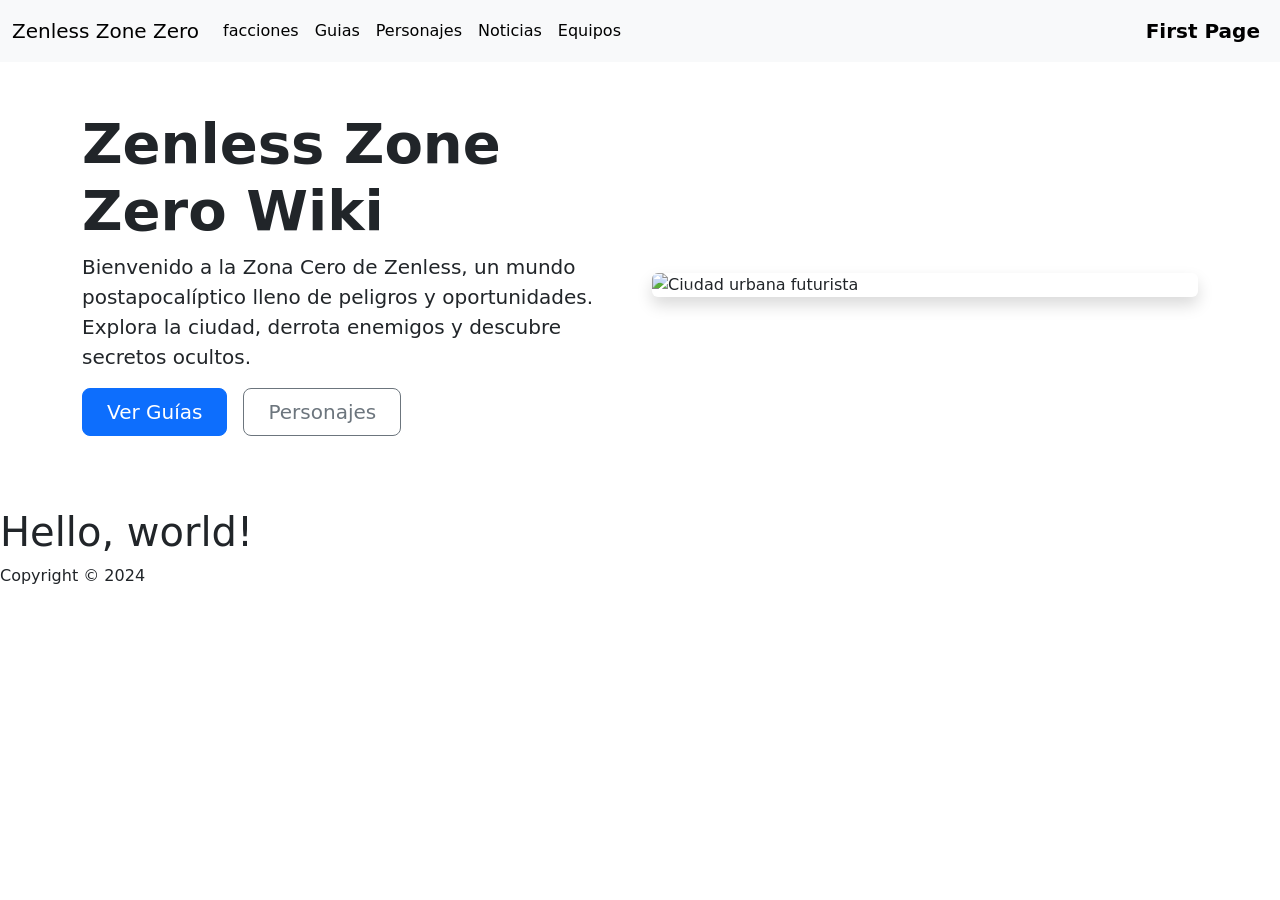
==== ParteDeTemaDePreferencia.html @ 84c93678 "subiendo" ====
<!doctype html>
<html lang="en">
  <head>
    <meta charset="utf-8">
    <meta name="viewport" content="width=device-width, initial-scale=1">
    <title>Bootstrap demo</title>
    <link href="index.html" rel="stylesheet">
    <link href="https://cdn.jsdelivr.net/npm/bootstrap@5.3.8/dist/css/bootstrap.min.css" rel="stylesheet" integrity="sha384-sRIl4kxILFvY47J16cr9ZwB07vP4J8+LH7qKQnuqkuIAvNWLzeN8tE5YBujZqJLB" crossorigin="anonymous">
    <link href="facciones.html" rel="stylesheet">
    <link href="Guias.html" rel="stylesheet">
    <link href="personajes.html" rel="stylesheet">
    <link href="noticias.html" rel="stylesheet">
</head>
  <body>
    <div class="Cabecera">
        <header>
                <div class="Navbar">
        <nav class="navbar navbar-expand-lg bg-body-tertiary">
            <div class="container-fluid">
                <a class="navbar-brand" href="#">Zenless Zone Zero</a>
                <button class="navbar-toggler" type="button" data-bs-toggle="collapse" data-bs-target="#navbarNavAltMarkup" aria-controls="navbarNavAltMarkup" aria-expanded="false" aria-label="Toggle navigation">
            <span class="navbar-toggler-icon"></span>
            </button>
            <div class="collapse navbar-collapse" id="navbarNavAltMarkup">
            <div class="navbar-nav">
            <a class="nav-link active" aria-current="page" href="facciones.html">facciones</a>
            <a class="nav-link active" aria-current="page" href="Guias.html">Guias</a>
            <a class="nav-link active" aria-current="page" href="personajes.html">Personajes</a>
            <a class="nav-link active" aria-current="page" href="noticias.html">Noticias</a>
            <a class="nav-link active" aria-current="page" href="equipos.html">Equipos</a>
      </div>
      <div class="navbar-nav ms-auto">
            <a class="nav-link active fs-5 fw-bold ms-3" aria-current="page" href="index.html">First Page</a>
      </div>
    </div>
  </div>
    </nav>
    </div>
        </header>
    </div>
    <section class="hero-section py-5">
        <div class="container">
            <div class="row align-items-center">
                <!-- Columna de Texto -->
                <div class="col-lg-6">
                    <h1 class="display-4 fw-bold">Zenless Zone Zero Wiki</h1>
                    <p class="lead">Bienvenido a la Zona Cero de Zenless, un mundo postapocalíptico lleno de peligros y oportunidades. Explora la ciudad, derrota enemigos y descubre secretos ocultos.</p>
                    <div class="d-grid gap-2 d-md-flex justify-content-md-start mb-4">
                        <a href="Guias.html" class="btn btn-primary btn-lg px-4 me-md-2">Ver Guías</a>
                        <a href="personajes.html" class="btn btn-outline-secondary btn-lg px-4">Personajes</a>
                    </div>
                </div>
                <!-- Columna del Carrusel -->
                <div class="col-lg-6">
                    <div id="carouselExample" class="carousel slide shadow rounded overflow-hidden" data-bs-ride="carousel">
                        <div class="carousel-inner">
                            <div class="carousel-item active">
                                <img src="https://images.unsplash.com/photo-1519608487953-e999c86e7455?q=80&w=1200&h=500&auto=format&fit=crop" class="d-block w-100" alt="Ciudad urbana futurista">
                            </div>
                            <div class="carousel-item">
                                <img src="https://images.unsplash.com/photo-1605810230434-7631ac76ec81?q=80&w=1200&h=500&auto=format&fit=crop" class="d-block w-100" alt="Estética de neón y tecnología">
                            </div>
                            <div class="carousel-item">
                                <img src="https://images.unsplash.com/photo-1550745165-9bc0b252726f?q=80&w=1200&h=500&auto=format&fit=crop" class="d-block w-100" alt="Entorno de acción y gaming">
                            </div>
                        </div>
                        <button class="carousel-control-prev" type="button" data-bs-target="#carouselExample" data-bs-slide="prev">
                            <span class="carousel-control-prev-icon" aria-hidden="true"></span>
                            <span class="visually-hidden">Anterior</span>
                        </button>
                        <button class="carousel-control-next" type="button" data-bs-target="#carouselExample" data-bs-slide="next">
                            <span class="carousel-control-next-icon" aria-hidden="true"></span>
                            <span class="visually-hidden">Siguiente</span>
                        </button>
                    </div>
                </div>
            </div>
        </div>
    </section>

    <!--Responsive Image-->
    <div class="Imagen-Respo">

    </div>
    <!--Modal-->
    <div class="Modal">

    </div>
    <!--Carousel-->
    <div class="Carousel">

    </div>
    <!--Acordion-->
    <div class="Acordion">

    </div>
    <!--Cards-->
    <div class="Cards">

    </div>
    <!--Buttons-->
    <div class="Buttons">

    </div>
    <!--Popover-->
    <div class="popover-header">

    </div>

    <!--Collapse-->
    <div class="collapse">

    </div>
    <h1>Hello, world!</h1>
    <script src="https://cdn.jsdelivr.net/npm/bootstrap@5.3.8/dist/js/bootstrap.bundle.min.js" integrity="sha384-FKyoEForCGlyvwx9Hj09JcYn3nv7wiPVlz7YYwJrWVcXK/BmnVDxM+D2scQbITxI" crossorigin="anonymous"></script>
    <div class="pie">
        <footer>
            <p>Copyright © 2024</p>

        </footer>
    </div>
</body>
</html>
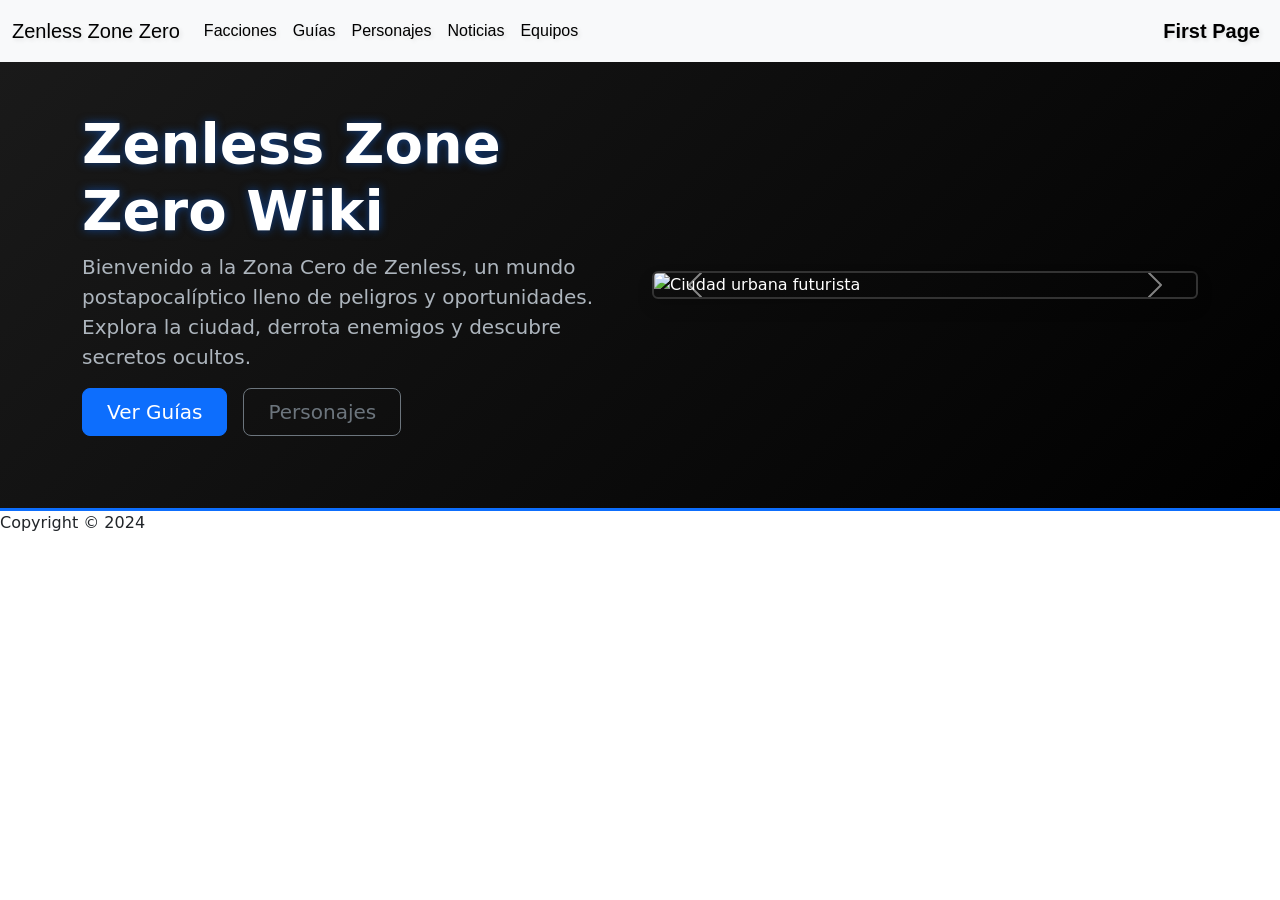
==== commit 788306cb: "mambo" ====
--- a/ParteDeTemaDePreferencia.html
+++ b/ParteDeTemaDePreferencia.html
@@ -3,13 +3,9 @@
   <head>
     <meta charset="utf-8">
     <meta name="viewport" content="width=device-width, initial-scale=1">
-    <title>Bootstrap demo</title>
-    <link href="index.html" rel="stylesheet">
+    <title>ZZZ Wiki - Inicio</title>
     <link href="https://cdn.jsdelivr.net/npm/bootstrap@5.3.8/dist/css/bootstrap.min.css" rel="stylesheet" integrity="sha384-sRIl4kxILFvY47J16cr9ZwB07vP4J8+LH7qKQnuqkuIAvNWLzeN8tE5YBujZqJLB" crossorigin="anonymous">
-    <link href="facciones.html" rel="stylesheet">
-    <link href="Guias.html" rel="stylesheet">
-    <link href="personajes.html" rel="stylesheet">
-    <link href="noticias.html" rel="stylesheet">
+    <link href="Estilos/Base.css" rel="stylesheet">
 </head>
   <body>
     <div class="Cabecera">
@@ -23,11 +19,11 @@
             </button>
             <div class="collapse navbar-collapse" id="navbarNavAltMarkup">
             <div class="navbar-nav">
-            <a class="nav-link active" aria-current="page" href="facciones.html">facciones</a>
-            <a class="nav-link active" aria-current="page" href="Guias.html">Guias</a>
-            <a class="nav-link active" aria-current="page" href="personajes.html">Personajes</a>
-            <a class="nav-link active" aria-current="page" href="noticias.html">Noticias</a>
-            <a class="nav-link active" aria-current="page" href="equipos.html">Equipos</a>
+            <a class="nav-link active" aria-current="page" href="Componentes/facciones.html">Facciones</a>
+            <a class="nav-link active" aria-current="page" href="Componentes/Guias.html">Guías</a>
+            <a class="nav-link active" aria-current="page" href="Componentes/personajes.html">Personajes</a>
+            <a class="nav-link active" aria-current="page" href="Componentes/noticias.html">Noticias</a>
+            <a class="nav-link active" aria-current="page" href="Componentes/equipos.html">Equipos</a>
       </div>
       <div class="navbar-nav ms-auto">
             <a class="nav-link active fs-5 fw-bold ms-3" aria-current="page" href="index.html">First Page</a>
@@ -46,8 +42,8 @@
                     <h1 class="display-4 fw-bold">Zenless Zone Zero Wiki</h1>
                     <p class="lead">Bienvenido a la Zona Cero de Zenless, un mundo postapocalíptico lleno de peligros y oportunidades. Explora la ciudad, derrota enemigos y descubre secretos ocultos.</p>
                     <div class="d-grid gap-2 d-md-flex justify-content-md-start mb-4">
-                        <a href="Guias.html" class="btn btn-primary btn-lg px-4 me-md-2">Ver Guías</a>
-                        <a href="personajes.html" class="btn btn-outline-secondary btn-lg px-4">Personajes</a>
+                        <a href="Componentes/Guias.html" class="btn btn-primary btn-lg px-4 me-md-2">Ver Guías</a>
+                        <a href="Componentes/personajes.html" class="btn btn-outline-secondary btn-lg px-4">Personajes</a>
                     </div>
                 </div>
                 <!-- Columna del Carrusel -->
@@ -111,7 +107,6 @@
     <div class="collapse">
 
     </div>
-    <h1>Hello, world!</h1>
     <script src="https://cdn.jsdelivr.net/npm/bootstrap@5.3.8/dist/js/bootstrap.bundle.min.js" integrity="sha384-FKyoEForCGlyvwx9Hj09JcYn3nv7wiPVlz7YYwJrWVcXK/BmnVDxM+D2scQbITxI" crossorigin="anonymous"></script>
     <div class="pie">
         <footer>
--- a/Estilos/Base.css
+++ b/Estilos/Base.css
@@ -0,0 +1,63 @@
+.Cabecera {
+    font-family: 'Arial', sans-serif; /* Cambia la fuente a Arial */
+    color: #000000; /* Cambia el color del texto a azul de Bootstrap */
+    text-shadow: 2px 2px 4px rgba(0, 0, 0, 0.1); /* Agrega una sombra sutil al texto */
+    background: linear-gradient(90deg, #0d6efd, #6610f2); /* Agrega un fondo degradado */
+}
+
+.tarjeta-interactiva {
+    transition: transform 0.3s ease, color 0.3s ease; /* Hace que el cambio sea suave */
+}
+
+.tarjeta-interactiva:hover {
+    color: #0d6efd; /* Cambia el texto a azul de Bootstrap al pasar el mouse */
+    transform: translateY(-5px); /* Lo eleva sutilmente */
+    cursor: pointer;
+}
+
+.hover {
+   transition: transform 0.3s ease, color 0.3s ease; /* Hace que el cambio sea suave */
+}
+.hover:hover {
+    color: #0d6efd; /* Cambia el texto a azul de Bootstrap al pasar el mouse */
+    transform: translateY(-5px); /* Lo eleva sutilmente */
+    cursor: pointer;
+}
+
+.btn-flotante {
+    position: fixed;
+    bottom: 20px;
+    right: 20px;
+    background-color: #0d6efd; /* Azul de Bootstrap */
+    color: white;
+    padding: 10px 15px;
+    border-radius: 5px;
+    text-decoration: none;
+    font-weight: bold;
+    transition: background-color 0.3s ease, transform 0.3s ease; /* Transición suave */
+}
+
+.btn-flotante:hover {
+    background-color: #0b5ed7; /* Un tono más oscuro de azul de Bootstrap */
+    transform: translateY(-3px); /* Eleva el botón ligeramente */
+}
+
+/* Estilos para el Hero de Zenless Zone Zero */
+.hero-section {
+    background: linear-gradient(135deg, #1a1a1a 0%, #000000 100%);
+    color: white;
+    border-bottom: 3px solid #0d6efd;
+}
+
+.hero-section h1 {
+    color: #fff;
+    text-shadow: 0 0 10px rgba(13, 110, 253, 0.5);
+}
+
+.hero-section .lead {
+    color: #adb5bd;
+}
+
+.carousel {
+    border: 2px solid #333;
+}
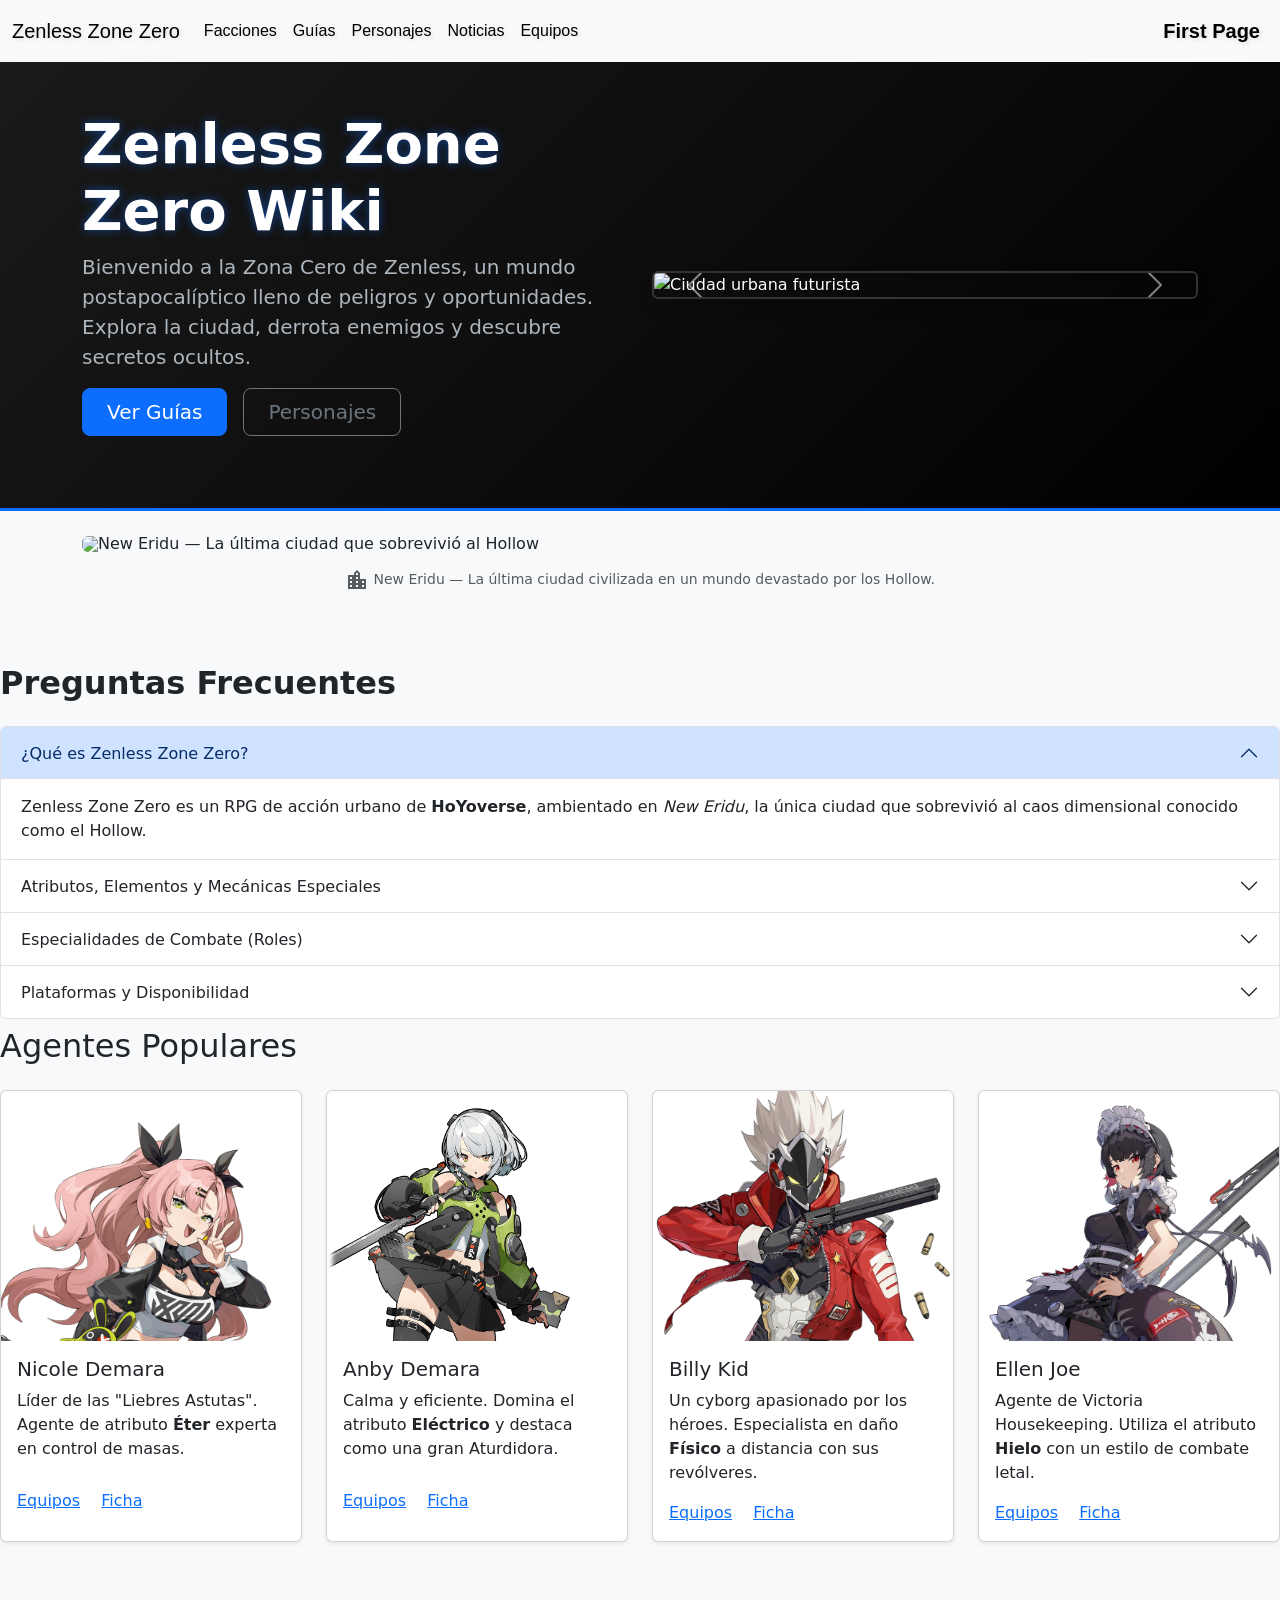
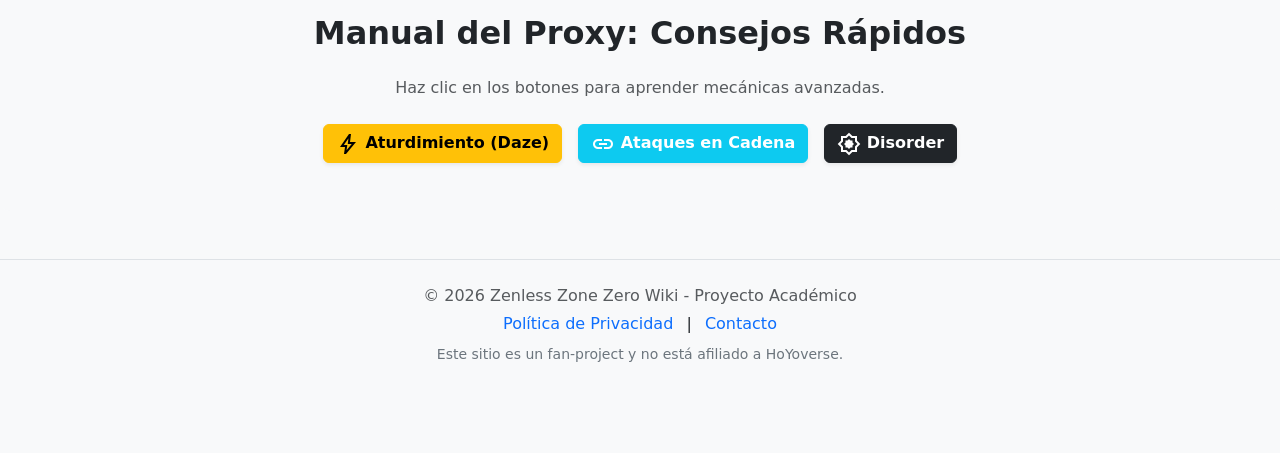
==== commit 1a3f72b4: "Menu principal listo" ====
--- a/ParteDeTemaDePreferencia.html
+++ b/ParteDeTemaDePreferencia.html
@@ -2,10 +2,12 @@
 <html lang="en">
   <head>
     <meta charset="utf-8">
+    <link rel="icon" type="image/x-icon" href="https://upload-os-bbs.hoyolab.com/upload/2022/06/13/100427891/51296d07ef153ca7dd744dc31874d548_4734072724131588175.png">
     <meta name="viewport" content="width=device-width, initial-scale=1">
     <title>ZZZ Wiki - Inicio</title>
     <link href="https://cdn.jsdelivr.net/npm/bootstrap@5.3.8/dist/css/bootstrap.min.css" rel="stylesheet" integrity="sha384-sRIl4kxILFvY47J16cr9ZwB07vP4J8+LH7qKQnuqkuIAvNWLzeN8tE5YBujZqJLB" crossorigin="anonymous">
     <link href="Estilos/Base.css" rel="stylesheet">
+    <link rel="stylesheet" href="https://fonts.googleapis.com/css2?family=Material+Symbols+Outlined:opsz,wght,FILL,GRAD@20..48,100..700,0..1,-50..200" />
 </head>
   <body>
     <div class="Cabecera">
@@ -76,43 +78,188 @@
 
     <!--Responsive Image-->
     <div class="Imagen-Respo">
-
+        <div class="Imagen-Respo py-4 bg-light">
+  <div class="container">
+    <figure class="figure w-100 mb-0">
+      <img
+        src="https://images.unsplash.com/photo-1542751371-adc38448a05e?q=80&w=1400&h=280&auto=format&fit=crop"
+        class="figure-img img-fluid rounded w-100"
+        alt="New Eridu — La última ciudad que sobrevivió al Hollow">
+      <figcaption class="figure-caption text-center mt-2">
+        <span class="material-symbols-outlined align-middle">location_city</span> New Eridu — La última ciudad civilizada en un mundo devastado por los Hollow.
+      </figcaption>
+    </figure>
+  </div>
+</div>
     </div>
     <!--Modal-->
     <div class="Modal">
+        
+    <!--Acordion-->
+    <div class="Acordion py-5 bg-light">
+        
+     <h2 class="fw-bold mb-4"> Preguntas Frecuentes</h2>
+        <div class="accordion" id="accordionPanelsStayOpenExample">
+  <div class="accordion-item">
+    <h2 class="accordion-header">
+      <button class="accordion-button" type="button" data-bs-toggle="collapse" data-bs-target="#panelsStayOpen-collapseOne" aria-expanded="true" aria-controls="panelsStayOpen-collapseOne">
+         ¿Qué es Zenless Zone Zero?
+      </button>
+    </h2>
+    <div id="panelsStayOpen-collapseOne" class="accordion-collapse collapse show">
+      <div class="accordion-body">
+        Zenless Zone Zero es un RPG de acción urbano de <strong>HoYoverse</strong>,
+            ambientado en <em>New Eridu</em>, la única ciudad que sobrevivió al caos
+            dimensional conocido como el Hollow.
+      </div>
+    </div>
+  </div>
+  <div class="accordion-item">
+    <h2 class="accordion-header">
+      <button class="accordion-button collapsed" type="button" data-bs-toggle="collapse" data-bs-target="#panelsStayOpen-collapseTwo" aria-expanded="false" aria-controls="panelsStayOpen-collapseTwo">
+        Atributos, Elementos y Mecánicas Especiales
+      </button>
+    </h2>
+    <div id="panelsStayOpen-collapseTwo" class="accordion-collapse collapse">
+      <div class="accordion-body">
+        <p>La mayoría de los agentes dominan uno de los cinco atributos principales: <strong>Físico, Fuego, Hielo, Eléctrico y Éter</strong>.</p>
+        <hr>
+        <p><strong>Atributos Especiales y Disorder:</strong> Agentes como los <em>Void Hunters</em> poseen atributos especiales (ej. Frost) que actúan como subtipos de los elementos regulares. Al tener medidores de anomalía independientes, permiten activar la reacción de <strong>Disorder (Caos)</strong> incluso con elementos del mismo tipo base.</p>
+        <p class="mb-0"><small><em>* El atributo <strong>Viento (Wind)</strong> llegará en la Versión 3.0 con el debut de Velina Airgid.</em></small></p>
+      </div>
+    </div>
+  </div>
 
-    </div>
-    <!--Carousel-->
-    <div class="Carousel">
+  <div class="accordion-item">
+    <h2 class="accordion-header">
+      <button class="accordion-button collapsed" type="button" data-bs-toggle="collapse" data-bs-target="#panelsStayOpen-collapseThree" aria-expanded="false" aria-controls="panelsStayOpen-collapseThree">
+        Especialidades de Combate (Roles)
+      </button>
+    </h2>
+    <div id="panelsStayOpen-collapseThree" class="accordion-collapse collapse">
+      <div class="accordion-body">
+        Cada agente desempeña un rol crucial en el campo de batalla:
+        <ul>
+          <li><strong>Atacante (Attack):</strong> Especialistas en infligir daño masivo constante.</li>
+          <li><strong>Aturdidor (Stun):</strong> Su función principal es llenar la barra de aturdimiento del enemigo.</li>
+          <li><strong>Auxiliar (Support):</strong> Proporcionan energía y bonificaciones (buffs) al equipo.</li>
+          <li><strong>Anómalo (Anomaly):</strong> Potencian la acumulación de estados elementales y el daño por Disorder.</li>
+          <li><strong>Defensivo (Defense):</strong> Expertos en mitigar daño y realizar contraataques poderosos.</li>
+        </ul>
+      </div>
+    </div>
+  </div>
+  <div class="accordion-item">
+    <h2 class="accordion-header">
+      <button class="accordion-button collapsed" type="button" data-bs-toggle="collapse" data-bs-target="#panelsStayOpen-collapseFour" aria-expanded="false" aria-controls="panelsStayOpen-collapseFour">
+        Plataformas y Disponibilidad
+      </button>
+    </h2>
+    <div id="panelsStayOpen-collapseFour" class="accordion-collapse collapse">
+      <div class="accordion-body">
+        Zenless Zone Zero está disponible actualmente para <strong>PC (Hoyoplay y Epic Games Store), PlayStation 5, iOS y Android</strong>. El juego cuenta con soporte completo para <em>Cross-progression</em> (progreso cruzado), permitiéndote jugar con tu misma cuenta en cualquier dispositivo.
+      </div>
+    </div>
+  </div>
+    </div>
+    <!--Cards-->
+    <div class="Cards mt-2">
+        <h2 class="mb-4">Agentes Populares</h2>
+        <div class="row row-cols-1 row-cols-md-2 row-cols-lg-4 g-4">
+            <!-- Nicole Demara -->
+            <div class="col">
+                <div class="card h-100 shadow-sm tarjeta-interactiva">
+                    <img src="Estilos/img/nicole demara.png" class="card-img-top" alt="Nicole Demara">
+                    <div class="card-body">
+                        <h5 class="card-title">Nicole Demara</h5>
+                        <p class="card-text">Líder de las "Liebres Astutas". Agente de atributo <strong>Éter</strong> experta en control de masas.</p>
+                    </div>
+                    <div class="card-body pt-0">
+                        <a href="Componentes/equipos.html" class="card-link">Equipos</a>
+                        <a href="Componentes/personajes.html" class="card-link">Ficha</a>
+                    </div>
+                </div>
+            </div>
+            <!-- Anby Demara -->
+            <div class="col">
+                <div class="card h-100 shadow-sm tarjeta-interactiva">
+                    <img src="Estilos/img/any demara.png" class="card-img-top" alt="Anby Demara">
+                    <div class="card-body">
+                        <h5 class="card-title">Anby Demara</h5>
+                        <p class="card-text">Calma y eficiente. Domina el atributo <strong>Eléctrico</strong> y destaca como una gran Aturdidora.</p>
+                    </div>
+                    <div class="card-body pt-0">
+                        <a href="Componentes/equipos.html" class="card-link">Equipos</a>
+                        <a href="Componentes/personajes.html" class="card-link">Ficha</a>
+                    </div>
+                </div>
+            </div>
+            <!-- Billy Kid -->
+            <div class="col">
+                <div class="card h-100 shadow-sm tarjeta-interactiva">
+                    <img src="Estilos/img/billy kid.png" class="card-img-top" alt="Billy Kid">
+                    <div class="card-body">
+                        <h5 class="card-title">Billy Kid</h5>
+                        <p class="card-text">Un cyborg apasionado por los héroes. Especialista en daño <strong>Físico</strong> a distancia con sus revólveres.</p>
+                    </div>
+                    <div class="card-body pt-0">
+                        <a href="Componentes/equipos.html" class="card-link">Equipos</a>
+                        <a href="Componentes/personajes.html" class="card-link">Ficha</a>
+                    </div>
+                </div>
+            </div>
+            <!-- Ellen Joe -->
+            <div class="col">
+                <div class="card h-100 shadow-sm tarjeta-interactiva">
+                    <img src="Estilos/img/ellen joe.png" class="card-img-top" alt="Ellen Joe">
+                    <div class="card-body">
+                        <h5 class="card-title">Ellen Joe</h5>
+                        <p class="card-text">Agente de Victoria Housekeeping. Utiliza el atributo <strong>Hielo</strong> con un estilo de combate letal.</p>
+                    </div>
+                    <div class="card-body pt-0">
+                        <a href="Componentes/equipos.html" class="card-link">Equipos</a>
+                        <a href="Componentes/personajes.html" class="card-link">Ficha</a>
+                    </div>
+                </div>
+            </div>
+        </div>
+    </div>
+    <!--Popover-->
+    <div class="Tips-section py-5 mt-4">
+        <div class="container text-center">
+            <h2 class="fw-bold mb-4">Manual del Proxy: Consejos Rápidos</h2>
+            <p class="mb-4 text-muted">Haz clic en los botones para aprender mecánicas avanzadas.</p>
+            <div class="d-flex gap-3 justify-content-center flex-wrap">
+                <button type="button" class="btn btn-warning fw-bold shadow-sm" data-bs-toggle="popover" data-bs-placement="top" data-bs-title="Mecánica de Aturdimiento" data-bs-content="Usa Agentes tipo 'Aturdidor' para llenar la barra amarilla del enemigo. Al llegar al 100%, el enemigo queda inmóvil y recibe daño aumentado.">
+                    <span class="material-symbols-outlined align-middle">bolt</span> Aturdimiento (Daze)
+                </button>
+                <button type="button" class="btn btn-info text-white fw-bold shadow-sm" data-bs-toggle="popover" data-bs-placement="top" data-bs-title="Chain Attacks" data-bs-content="Cuando golpeas a un enemigo aturdido con un ataque pesado, activas un Ataque en Cadena para cambiar de personaje con un golpe masivo.">
+                    <span class="material-symbols-outlined align-middle">link</span> Ataques en Cadena
+                </button>
+                <button type="button" class="btn btn-dark fw-bold shadow-sm" data-bs-toggle="popover" data-bs-placement="top" data-bs-title="¿Qué es el Disorder?" data-bs-content="Se activa al aplicar un segundo estado anómalo mientras el primero sigue activo. Causa un daño explosivo instantáneo.">
+                    <span class="material-symbols-outlined align-middle">explosion</span> Disorder
+                </button>
+            </div>
+        </div>
+    </div>
 
-    </div>
-    <!--Acordion-->
-    <div class="Acordion">
-
-    </div>
-    <!--Cards-->
-    <div class="Cards">
-
-    </div>
-    <!--Buttons-->
-    <div class="Buttons">
-
-    </div>
-    <!--Popover-->
-    <div class="popover-header">
-
-    </div>
-
-    <!--Collapse-->
-    <div class="collapse">
-
-    </div>
     <script src="https://cdn.jsdelivr.net/npm/bootstrap@5.3.8/dist/js/bootstrap.bundle.min.js" integrity="sha384-FKyoEForCGlyvwx9Hj09JcYn3nv7wiPVlz7YYwJrWVcXK/BmnVDxM+D2scQbITxI" crossorigin="anonymous"></script>
-    <div class="pie">
-        <footer>
-            <p>Copyright © 2024</p>
-
-        </footer>
-    </div>
+    <script>
+        // Inicialización de Popovers necesaria en Bootstrap 5
+        const popoverTriggerList = document.querySelectorAll('[data-bs-toggle="popover"]')
+        const popoverList = [...popoverTriggerList].map(popoverTriggerEl => new bootstrap.Popover(popoverTriggerEl))
+    </script>
+    <div class="pie mt-5 py-4 border-top bg-light">
+    <footer class="container text-center">
+        <p class="mb-1 text-muted">&copy; 2026 Zenless Zone Zero Wiki - Proyecto Académico</p>
+        <div class="social-links">
+            <a href="#" class="text-decoration-none me-2">Política de Privacidad</a> | 
+            <a href="#" class="text-decoration-none ms-2">Contacto</a>
+        </div>
+        <p class="small text-secondary mt-2">
+            Este sitio es un fan-project y no está afiliado a HoYoverse.
+        </p>
+    </footer>
+</div>
 </body>
 </html>
--- a/Estilos/Base.css
+++ b/Estilos/Base.css
@@ -60,4 +60,22 @@
 
 .carousel {
     border: 2px solid #333;
+}
+
+/* Asegura que todas las imágenes de los agentes tengan el mismo tamaño */
+.card-img-top {
+    height: 250px; /* Ajustamos una altura estándar para todas */
+    object-fit: cover; /* Evita que las imágenes se deformen al redimensionar */
+    object-position: center 20%; /* Sube el enfoque de la imagen para que el rostro se vea más arriba */
+}
+
+/* Estilos para la sección de Tips/Popover */
+.Tips-section {
+    background-color: #f8f9fa;
+    border-radius: 10px;
+}
+
+.popover {
+    border: 1px solid #0d6efd;
+    box-shadow: 0 4px 8px rgba(0,0,0,0.2);
 }
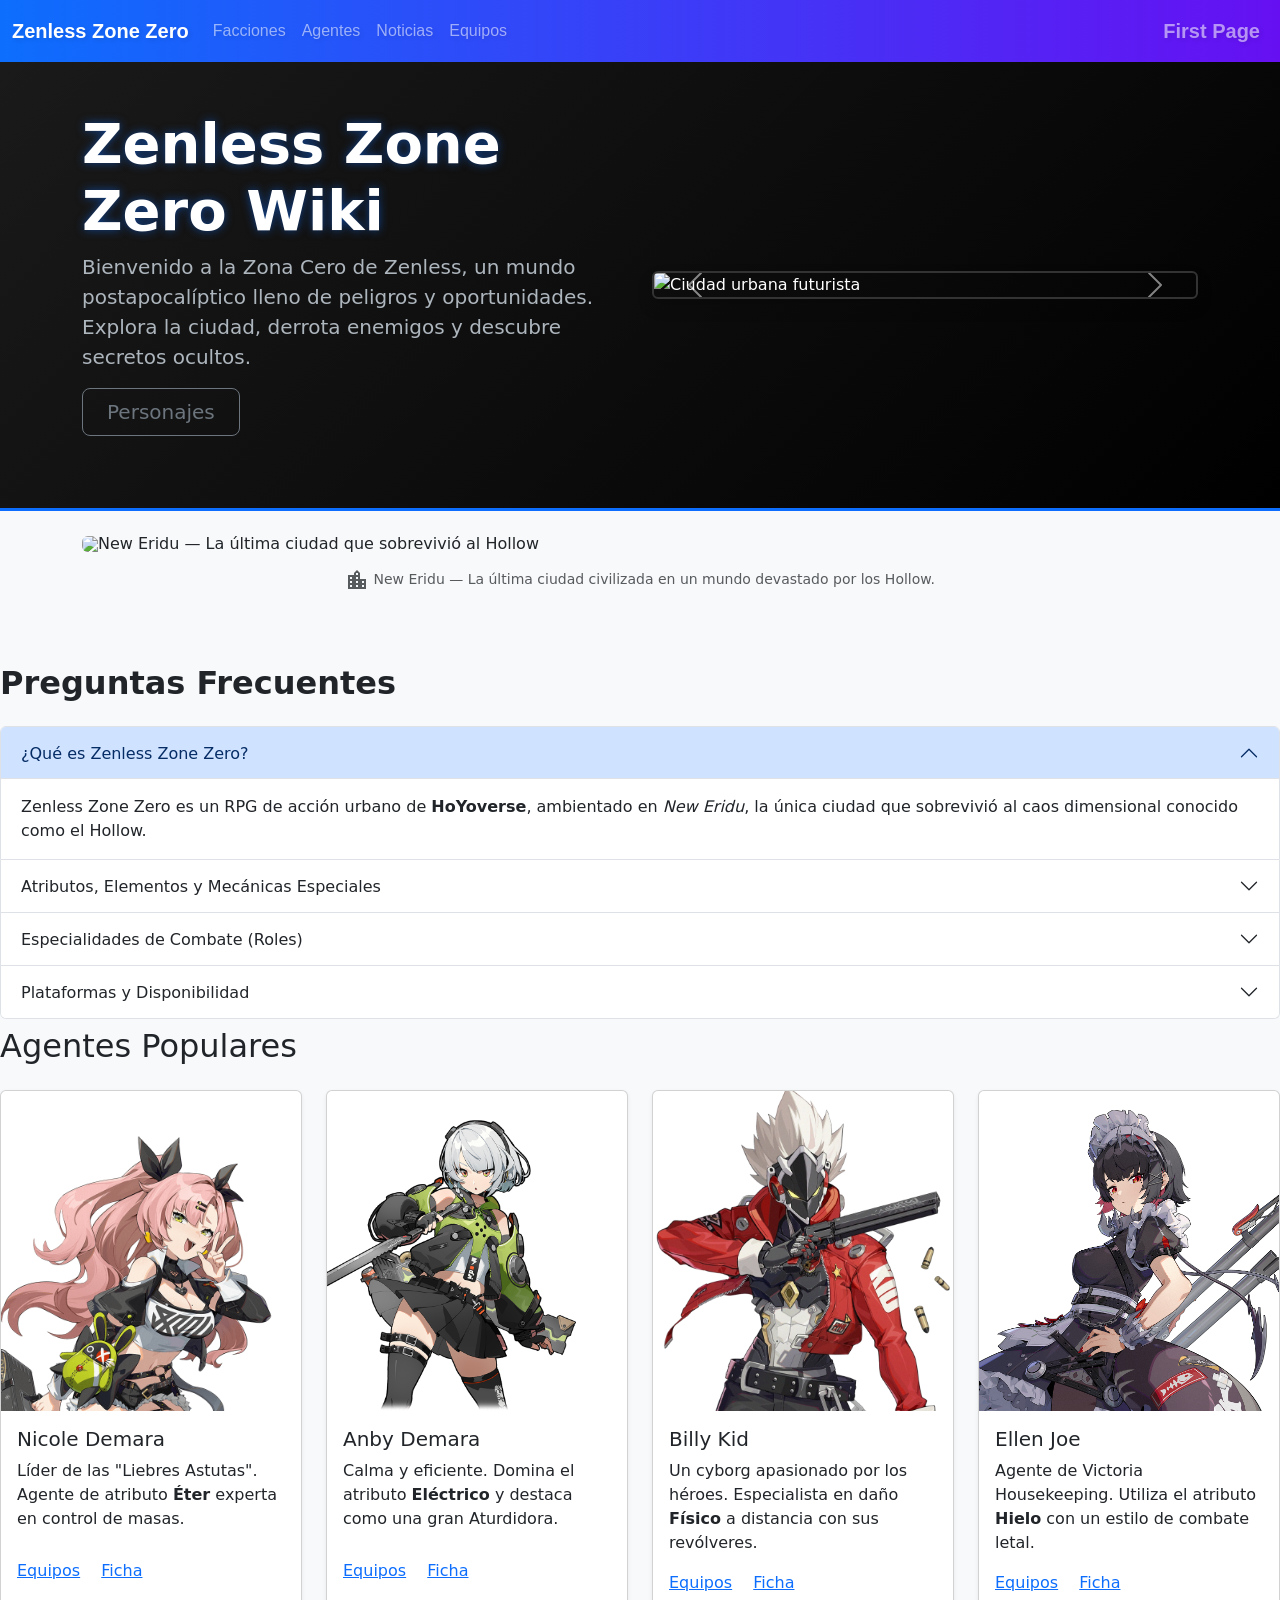
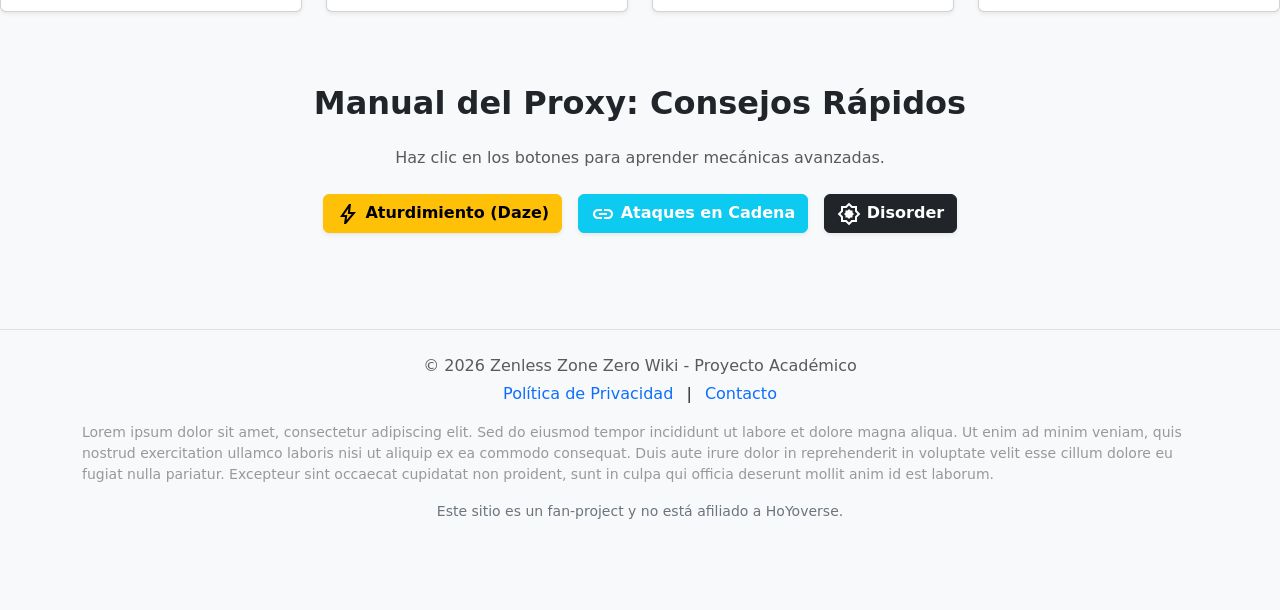
==== commit 47aab8a9: "Llenando" ====
--- a/ParteDeTemaDePreferencia.html
+++ b/ParteDeTemaDePreferencia.html
@@ -5,35 +5,32 @@
     <link rel="icon" type="image/x-icon" href="https://upload-os-bbs.hoyolab.com/upload/2022/06/13/100427891/51296d07ef153ca7dd744dc31874d548_4734072724131588175.png">
     <meta name="viewport" content="width=device-width, initial-scale=1">
     <title>ZZZ Wiki - Inicio</title>
-    <link href="https://cdn.jsdelivr.net/npm/bootstrap@5.3.8/dist/css/bootstrap.min.css" rel="stylesheet" integrity="sha384-sRIl4kxILFvY47J16cr9ZwB07vP4J8+LH7qKQnuqkuIAvNWLzeN8tE5YBujZqJLB" crossorigin="anonymous">
+    <link href="https://cdn.jsdelivr.net/npm/bootstrap@5.3.3/dist/css/bootstrap.min.css" rel="stylesheet">
     <link href="Estilos/Base.css" rel="stylesheet">
     <link rel="stylesheet" href="https://fonts.googleapis.com/css2?family=Material+Symbols+Outlined:opsz,wght,FILL,GRAD@20..48,100..700,0..1,-50..200" />
 </head>
   <body>
     <div class="Cabecera">
         <header>
-                <div class="Navbar">
-        <nav class="navbar navbar-expand-lg bg-body-tertiary">
-            <div class="container-fluid">
-                <a class="navbar-brand" href="#">Zenless Zone Zero</a>
-                <button class="navbar-toggler" type="button" data-bs-toggle="collapse" data-bs-target="#navbarNavAltMarkup" aria-controls="navbarNavAltMarkup" aria-expanded="false" aria-label="Toggle navigation">
-            <span class="navbar-toggler-icon"></span>
-            </button>
-            <div class="collapse navbar-collapse" id="navbarNavAltMarkup">
-            <div class="navbar-nav">
-            <a class="nav-link active" aria-current="page" href="Componentes/facciones.html">Facciones</a>
-            <a class="nav-link active" aria-current="page" href="Componentes/Guias.html">Guías</a>
-            <a class="nav-link active" aria-current="page" href="Componentes/personajes.html">Personajes</a>
-            <a class="nav-link active" aria-current="page" href="Componentes/noticias.html">Noticias</a>
-            <a class="nav-link active" aria-current="page" href="Componentes/equipos.html">Equipos</a>
-      </div>
-      <div class="navbar-nav ms-auto">
-            <a class="nav-link active fs-5 fw-bold ms-3" aria-current="page" href="index.html">First Page</a>
-      </div>
-    </div>
-  </div>
-    </nav>
-    </div>
+            <nav class="navbar navbar-expand-lg" data-bs-theme="dark">
+                <div class="container-fluid">
+                    <a class="navbar-brand fw-bold" href="#">Zenless Zone Zero</a>
+                    <button class="navbar-toggler" type="button" data-bs-toggle="collapse" data-bs-target="#navbarNav" aria-controls="navbarNav" aria-expanded="false" aria-label="Toggle navigation">
+                        <span class="navbar-toggler-icon"></span>
+                    </button>
+                    <div class="collapse navbar-collapse" id="navbarNav">
+                        <div class="navbar-nav">
+                            <a class="nav-link" href="Componentes/facciones.html">Facciones</a>
+                            <a class="nav-link" href="Componentes/personajes.html">Agentes</a>
+                            <a class="nav-link" href="Componentes/noticias.html">Noticias</a>
+                            <a class="nav-link" href="Componentes/equipos.html">Equipos</a>
+                        </div>
+                        <div class="navbar-nav ms-auto">
+                            <a class="nav-link fs-5 fw-bold" href="index.html">First Page</a>
+                        </div>
+                    </div>
+                </div>
+            </nav>
         </header>
     </div>
     <section class="hero-section py-5">
@@ -44,7 +41,6 @@
                     <h1 class="display-4 fw-bold">Zenless Zone Zero Wiki</h1>
                     <p class="lead">Bienvenido a la Zona Cero de Zenless, un mundo postapocalíptico lleno de peligros y oportunidades. Explora la ciudad, derrota enemigos y descubre secretos ocultos.</p>
                     <div class="d-grid gap-2 d-md-flex justify-content-md-start mb-4">
-                        <a href="Componentes/Guias.html" class="btn btn-primary btn-lg px-4 me-md-2">Ver Guías</a>
                         <a href="Componentes/personajes.html" class="btn btn-outline-secondary btn-lg px-4">Personajes</a>
                     </div>
                 </div>
@@ -243,7 +239,7 @@
         </div>
     </div>
 
-    <script src="https://cdn.jsdelivr.net/npm/bootstrap@5.3.8/dist/js/bootstrap.bundle.min.js" integrity="sha384-FKyoEForCGlyvwx9Hj09JcYn3nv7wiPVlz7YYwJrWVcXK/BmnVDxM+D2scQbITxI" crossorigin="anonymous"></script>
+    <script src="https://cdn.jsdelivr.net/npm/bootstrap@5.3.3/dist/js/bootstrap.bundle.min.js"></script>
     <script>
         // Inicialización de Popovers necesaria en Bootstrap 5
         const popoverTriggerList = document.querySelectorAll('[data-bs-toggle="popover"]')
@@ -256,6 +252,9 @@
             <a href="#" class="text-decoration-none me-2">Política de Privacidad</a> | 
             <a href="#" class="text-decoration-none ms-2">Contacto</a>
         </div>
+        <div class="footer-filler mt-3 small text-muted text-start" style="opacity: 0.6;">
+            <p>Lorem ipsum dolor sit amet, consectetur adipiscing elit. Sed do eiusmod tempor incididunt ut labore et dolore magna aliqua. Ut enim ad minim veniam, quis nostrud exercitation ullamco laboris nisi ut aliquip ex ea commodo consequat. Duis aute irure dolor in reprehenderit in voluptate velit esse cillum dolore eu fugiat nulla pariatur. Excepteur sint occaecat cupidatat non proident, sunt in culpa qui officia deserunt mollit anim id est laborum.</p>
+        </div>
         <p class="small text-secondary mt-2">
             Este sitio es un fan-project y no está afiliado a HoYoverse.
         </p>
--- a/Estilos/Base.css
+++ b/Estilos/Base.css
@@ -64,7 +64,7 @@
 
 /* Asegura que todas las imágenes de los agentes tengan el mismo tamaño */
 .card-img-top {
-    height: 250px; /* Ajustamos una altura estándar para todas */
+    height: 320px; /* Reducido para mejorar la simetría visual en el grid */
     object-fit: cover; /* Evita que las imágenes se deformen al redimensionar */
     object-position: center 20%; /* Sube el enfoque de la imagen para que el rostro se vea más arriba */
 }
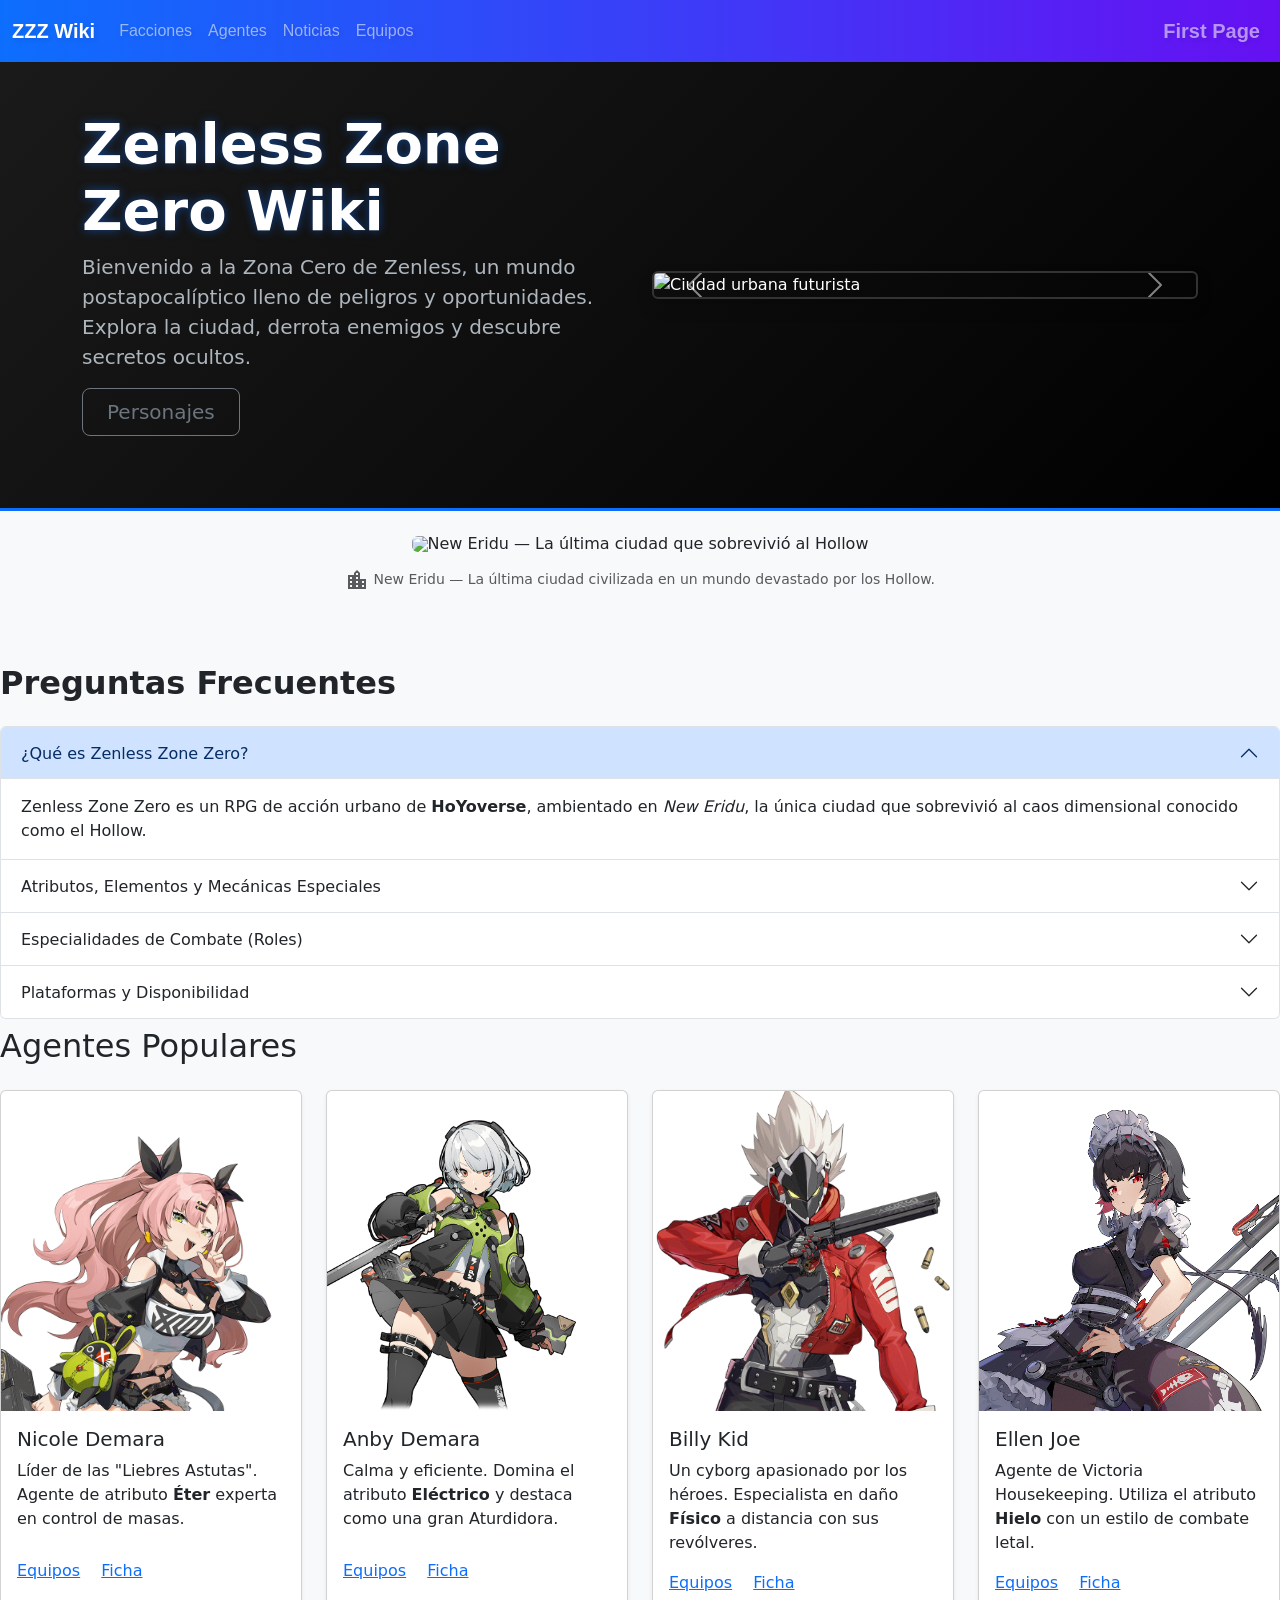
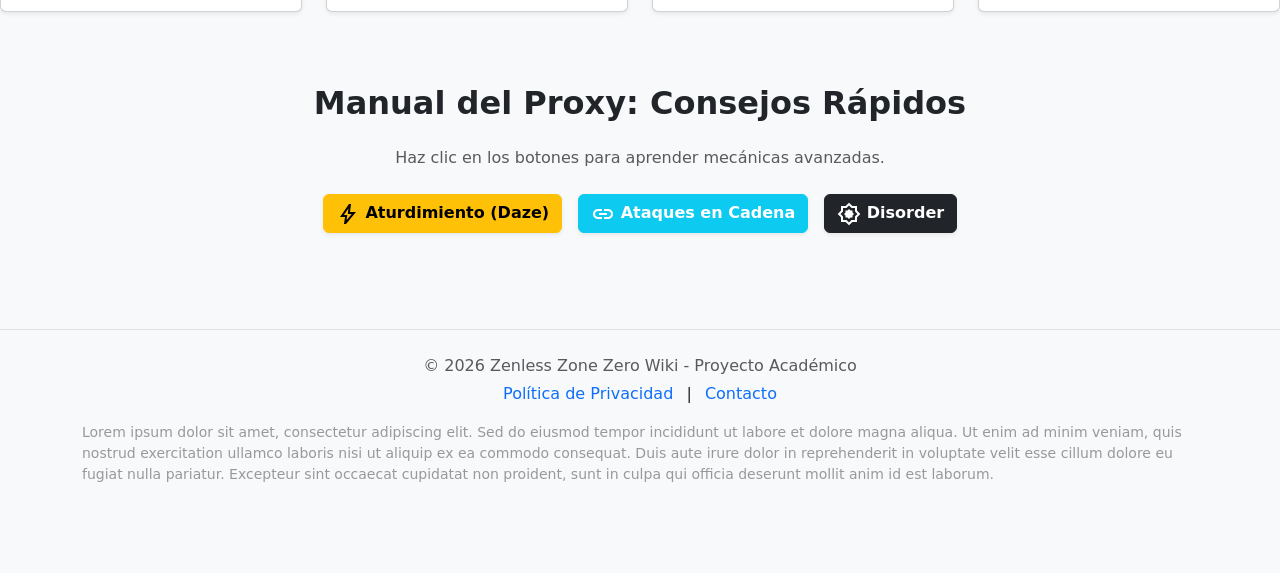
==== commit 721a8401: "Termine" ====
--- a/ParteDeTemaDePreferencia.html
+++ b/ParteDeTemaDePreferencia.html
@@ -14,7 +14,7 @@
         <header>
             <nav class="navbar navbar-expand-lg" data-bs-theme="dark">
                 <div class="container-fluid">
-                    <a class="navbar-brand fw-bold" href="#">Zenless Zone Zero</a>
+                    <a class="navbar-brand fw-bold" href="#">ZZZ Wiki</a>
                     <button class="navbar-toggler" type="button" data-bs-toggle="collapse" data-bs-target="#navbarNav" aria-controls="navbarNav" aria-expanded="false" aria-label="Toggle navigation">
                         <span class="navbar-toggler-icon"></span>
                     </button>
@@ -49,13 +49,13 @@
                     <div id="carouselExample" class="carousel slide shadow rounded overflow-hidden" data-bs-ride="carousel">
                         <div class="carousel-inner">
                             <div class="carousel-item active">
-                                <img src="https://images.unsplash.com/photo-1519608487953-e999c86e7455?q=80&w=1200&h=500&auto=format&fit=crop" class="d-block w-100" alt="Ciudad urbana futurista">
+                                <img src="https://live.staticflickr.com/65535/53812603836_3b3b7cd31a_4k.jpg" class="d-block w-100" alt="Ciudad urbana futurista">
                             </div>
                             <div class="carousel-item">
-                                <img src="https://images.unsplash.com/photo-1605810230434-7631ac76ec81?q=80&w=1200&h=500&auto=format&fit=crop" class="d-block w-100" alt="Estética de neón y tecnología">
+                                <img src="https://www.gamesource.it/wp-content/uploads/2025/05/Zenless-Zone-Zero-2.0-News-Nuovo-distretto-di-New-Eridu-Waifei-Peninsula-con-la-nuova-citta-Failume-Heights.webp" class="d-block w-100" alt="Estética de neón y tecnología">
                             </div>
                             <div class="carousel-item">
-                                <img src="https://images.unsplash.com/photo-1550745165-9bc0b252726f?q=80&w=1200&h=500&auto=format&fit=crop" class="d-block w-100" alt="Entorno de acción y gaming">
+                                <img src="https://tse1.mm.bing.net/th/id/OIP.x7FEICEa-uDI07azmIpYjgHaDt?rs=1&pid=ImgDetMain&o=7&rm=3" class="d-block w-100" alt="Entorno de acción y gaming">
                             </div>
                         </div>
                         <button class="carousel-control-prev" type="button" data-bs-target="#carouselExample" data-bs-slide="prev">
@@ -76,10 +76,10 @@
     <div class="Imagen-Respo">
         <div class="Imagen-Respo py-4 bg-light">
   <div class="container">
-    <figure class="figure w-100 mb-0">
+    <figure class="figure w-100 mb-0 text-center">
       <img
-        src="https://images.unsplash.com/photo-1542751371-adc38448a05e?q=80&w=1400&h=280&auto=format&fit=crop"
-        class="figure-img img-fluid rounded w-100"
+        src="https://images-wixmp-ed30a86b8c4ca887773594c2.wixmp.com/f/fd022e9d-8c1a-4f62-9908-0e571711aae2/dizoejt-bd6b804a-717a-4f30-b563-85f5ffaee186.png/v1/fill/w_1192,h_670,q_70,strp/new_eridu_at_night__zenless_zone_zero___by_remyras_dizoejt-pre.jpg?token=eyJ0eXAiOiJKV1QiLCJhbGciOiJIUzI1NiJ9.[base64].UZnXlakGNESH7JDXrbbqAamImctm9gBjPB1c63lKl-s"
+        class="figure-img img-fluid rounded w-75"
         alt="New Eridu — La última ciudad que sobrevivió al Hollow">
       <figcaption class="figure-caption text-center mt-2">
         <span class="material-symbols-outlined align-middle">location_city</span> New Eridu — La última ciudad civilizada en un mundo devastado por los Hollow.
@@ -255,9 +255,6 @@
         <div class="footer-filler mt-3 small text-muted text-start" style="opacity: 0.6;">
             <p>Lorem ipsum dolor sit amet, consectetur adipiscing elit. Sed do eiusmod tempor incididunt ut labore et dolore magna aliqua. Ut enim ad minim veniam, quis nostrud exercitation ullamco laboris nisi ut aliquip ex ea commodo consequat. Duis aute irure dolor in reprehenderit in voluptate velit esse cillum dolore eu fugiat nulla pariatur. Excepteur sint occaecat cupidatat non proident, sunt in culpa qui officia deserunt mollit anim id est laborum.</p>
         </div>
-        <p class="small text-secondary mt-2">
-            Este sitio es un fan-project y no está afiliado a HoYoverse.
-        </p>
     </footer>
 </div>
 </body>
